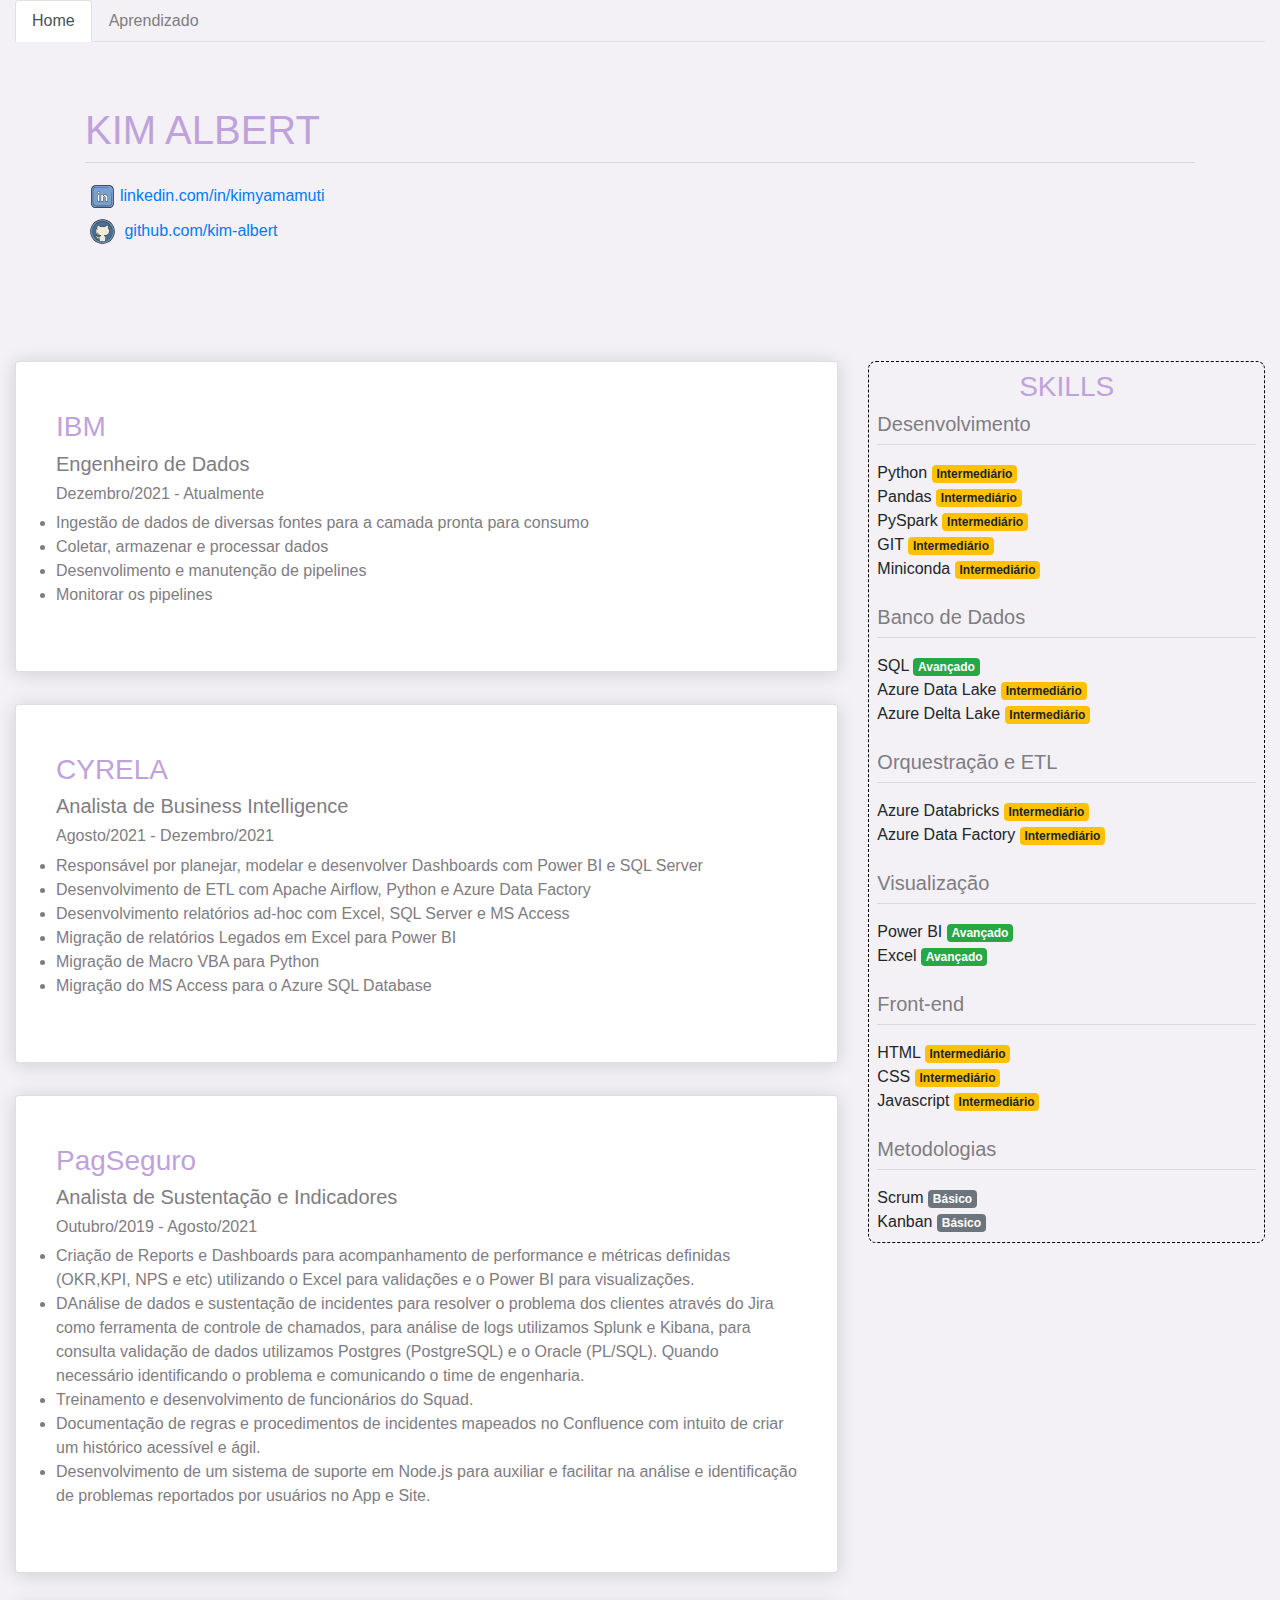
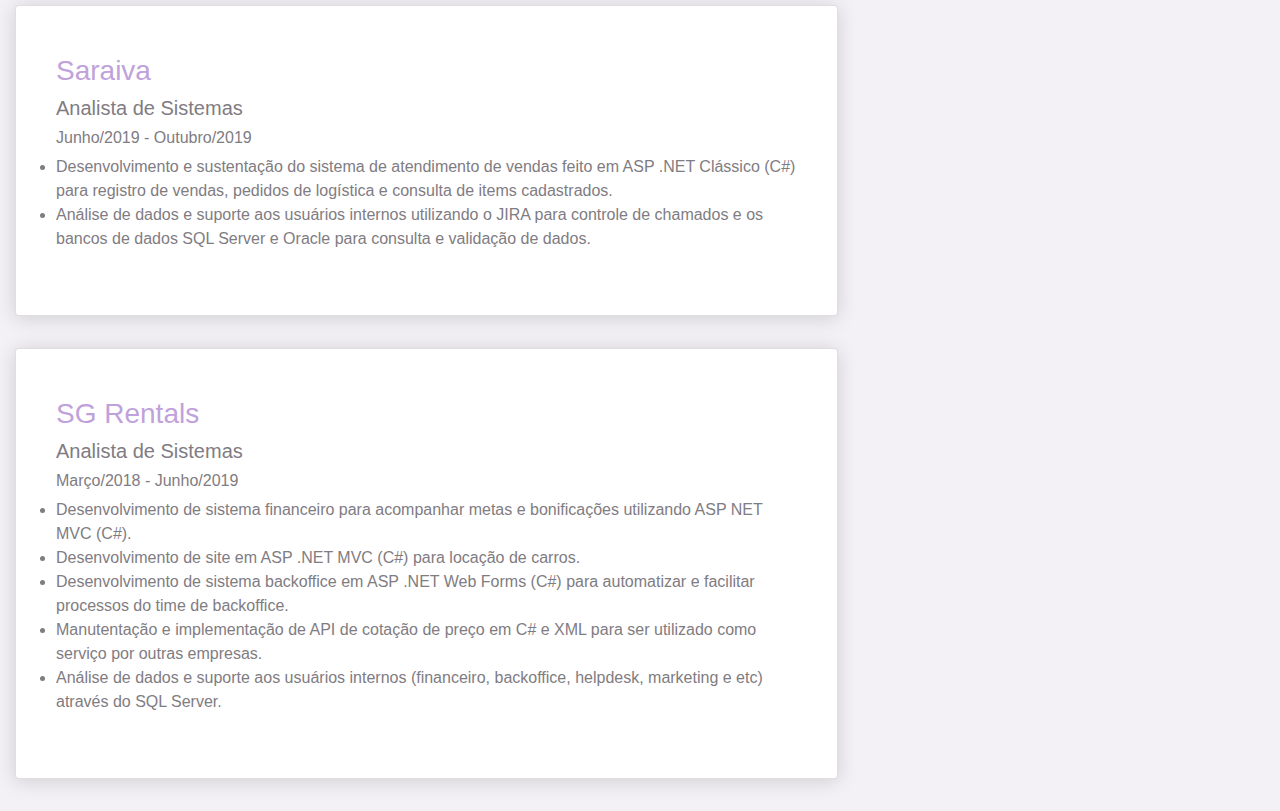
==== index.html @ 17da2738 "adding new courses and removing snippet section" ====
<!DOCTYPE html>
<html>
<head>
<title>Kim Albert - Website</title>
<link rel="stylesheet" href="./scripts/mycss.css">

<meta charset="utf-8">
<meta name="viewport" content="width=device-width, initial-scale=1">
<link rel="stylesheet" href="https://maxcdn.bootstrapcdn.com/bootstrap/4.5.2/css/bootstrap.min.css">
<script src="https://ajax.googleapis.com/ajax/libs/jquery/3.5.1/jquery.min.js"></script>
<script src="https://cdnjs.cloudflare.com/ajax/libs/popper.js/1.16.0/umd/popper.min.js"></script>
<script src="https://maxcdn.bootstrapcdn.com/bootstrap/4.5.2/js/bootstrap.min.js"></script>

</head>
<body style="background-color: #F3F1F5;">
    <div class="container-fluid">
  <ul class="nav nav-tabs">
    <li class="nav-item">
      <a class="nav-link active" href="#">Home</a>
    </li>
    <li class="nav-item">
      <a class="nav-link" href="./courses.html" style="color: #7F7C82;">Aprendizado</a>
    </li>
  </ul>
</div>
<div class="jumbotron jumbotron-fluid" style="background-color: #F3F1F5;">
    <div class="container">
        <h1>KIM ALBERT</h1>
        <hr style="margin-top: 0;">
        <p>
            <img src = "./svg/icons8-linkedin.svg" alt="LinkedIn Icon" style="height: 35px; width: auto;"/><a href="https://www.linkedin.com/in/kimyamamuti/" target="_blank">linkedin.com/in/kimyamamuti</a> 
            <br>
            <img src = "./svg/icons8-github.svg" alt="Github Icon" style="height: 35px; width: auto;"/> <a href="https://github.com/kim-albert" target="_blank">github.com/kim-albert</a> 
        </p>
    </div>
</div>
<container>
    <div class="container-fluid">
        
        <div class="row">
            <div class="col-sm-8">
                <div class="card">
                    <h3>IBM</h3>
                    <h5>Engenheiro de Dados</h5>
                    <h6>Dezembro/2021 - Atualmente</h6>
                    <ul>
                        <li>Ingestão de dados de diversas fontes para a camada pronta para consumo</li>
                        <li>Coletar, armazenar e processar dados</li>
                        <li>Desenvolimento e manutenção de pipelines</li>
                        <li>Monitorar os pipelines</li>
                    </ul>

                </div>

                <div class="card">
                    <h3>CYRELA</h3>
                    <h5>Analista de Business Intelligence</h5>
                    <h6>Agosto/2021 - Dezembro/2021</h6>
                    <ul>
                        <li>Responsável por planejar, modelar e desenvolver Dashboards com Power BI e SQL Server</li>
                        <li>Desenvolvimento de ETL com Apache Airflow, Python e Azure Data Factory</li>
                        <li>Desenvolvimento relatórios ad-hoc com Excel, SQL Server e MS Access</li>
                        <li>Migração de relatórios Legados em Excel para Power BI</li>
                        <li>Migração de Macro VBA para Python</li>
                        <li>Migração do MS Access para o Azure SQL Database</li>
                    </ul>
                </div>

                <div class="card">
                    <h3>PagSeguro</h3>
                    <h5>Analista de Sustentação e Indicadores</h5>
                    <h6>Outubro/2019 - Agosto/2021</h6>
                    <ul>
                        <li>Criação de Reports e Dashboards para acompanhamento de performance e métricas definidas (OKR,KPI, NPS e etc) utilizando o Excel para validações e o Power BI para visualizações.</li>
                        <li>DAnálise de dados e sustentação de incidentes para resolver o problema dos clientes através do Jira como ferramenta de controle de chamados, para análise de logs utilizamos Splunk e Kibana, para consulta validação de dados utilizamos Postgres (PostgreSQL) e o Oracle (PL/SQL). Quando necessário identificando o problema e comunicando o time de engenharia.</li>
                        <li>Treinamento e desenvolvimento de funcionários do Squad.</li>
                        <li>Documentação de regras e procedimentos de incidentes mapeados no Confluence com intuito de criar um histórico acessível e ágil.</li>
                        <li>Desenvolvimento de um sistema de suporte em Node.js para auxiliar e facilitar na análise e identificação de problemas reportados por usuários no App e Site.</li>
                    </ul>
                </div>

                <div class="card">
                    <h3>Saraiva</h3>
                    <h5>Analista de Sistemas</h5>
                    <h6>Junho/2019 - Outubro/2019</h6>
                    <ul>
                        <li>Desenvolvimento e sustentação do sistema de atendimento de vendas feito em ASP .NET Clássico (C#) para registro de vendas, pedidos de logística e consulta de items cadastrados.</li>
                        <li>Análise de dados e suporte aos usuários internos utilizando o JIRA para controle de chamados e os bancos de dados SQL Server e Oracle para consulta e validação de dados.</li>
                    </ul>
                </div>

                <div class="card">
                    <h3>SG Rentals</h3>
                    <h5>Analista de Sistemas</h5>
                    <h6>Março/2018 - Junho/2019</h6>
                    <ul>
                        <li>Desenvolvimento de sistema financeiro para acompanhar metas e bonificações utilizando ASP NET MVC (C#).</li>
                        <li>Desenvolvimento de site em ASP .NET MVC (C#) para locação de carros.</li>
                        <li>Desenvolvimento de sistema backoffice em ASP .NET Web Forms (C#) para automatizar e facilitar processos do time de backoffice.</li>
                        <li>Manutentação e implementação de API de cotação de preço em C# e XML para ser utilizado como serviço por outras empresas.</li>
                        <li>Análise de dados e suporte aos usuários internos (financeiro, backoffice, helpdesk, marketing e etc) através do SQL Server.</li>
                    </ul>
                </div>
            </div>

            <div class="col-sm-4">
                
                <div style="text-align: left; border: 1px dashed black; border-radius: 8px; padding: 8px;">
                    <h3 style="text-align: center;">SKILLS</h3>
                    <h5>Desenvolvimento</h5>
                    <hr style="margin-top: 0;">
                    Python <span class="badge badge-warning">Intermediário</span>
                    <br>
                    Pandas <span class="badge badge-warning">Intermediário</span>
                    <br>
                    PySpark <span class="badge badge-warning">Intermediário</span>
                    <br>
                    GIT <span class="badge badge-warning">Intermediário</span>
                    <br>
                    Miniconda <span class="badge badge-warning">Intermediário</span>
                    <br><br>

                    <h5>Banco de Dados</h5>
                    <hr style="margin-top: 0;">
                    SQL <span class="badge badge-success">Avançado</span>
                    <br>
                    Azure Data Lake <span class="badge badge-warning">Intermediário</span>
                    <br>
                    Azure Delta Lake <span class="badge badge-warning">Intermediário</span>
                    <br><br>

                    <h5>Orquestração e ETL</h5>
                    <hr style="margin-top: 0;">
                    Azure Databricks <span class="badge badge-warning">Intermediário</span>
                    <br>
                    Azure Data Factory <span class="badge badge-warning">Intermediário</span>
                    <br><br>

                    <h5>Visualização</h5>
                    <hr style="margin-top: 0;">
                    Power BI <span class="badge badge-success">Avançado</span>
                    <br>
                    Excel <span class="badge badge-success">Avançado</span>
                    <br><br>

                    <h5>Front-end</h5>
                    <hr style="margin-top: 0;">
                    HTML <span class="badge badge-warning">Intermediário</span>
                    <br>
                    CSS <span class="badge badge-warning">Intermediário</span>
                    <br>
                    Javascript <span class="badge badge-warning">Intermediário</span>
                    <br><br>

                    <h5>Metodologias</h5>
                    <hr style="margin-top: 0;">
                    Scrum <span class="badge badge-secondary">Básico</span>
                    <br>
                    Kanban <span class="badge badge-secondary">Básico</span>
                </div>
            </div>
        </div>
    </div>
</container>
</body>
</html>
---- scripts/mycss.css ----
* {
    margin: 0px;
    padding: 0px;
}

p, ul, li{
    color: #7F7C82;
}

span{
    color: #BFA2DB;
}

h1,h3{
    color: #BFA2DB;
}

h5,h6{
    color: #7F7C82;
}

strong{
    color: #BFA2DB;
}

.card {
    background: rgb(255, 255, 255);
    padding: 3rem 2.5rem;
    margin-bottom: 2rem;
    box-shadow: rgb(0 0 0 / 15%) 0px 2px 20px;
    border-radius: 10px;
}

.card-width {
    width: 100%;
    padding: 0;
}
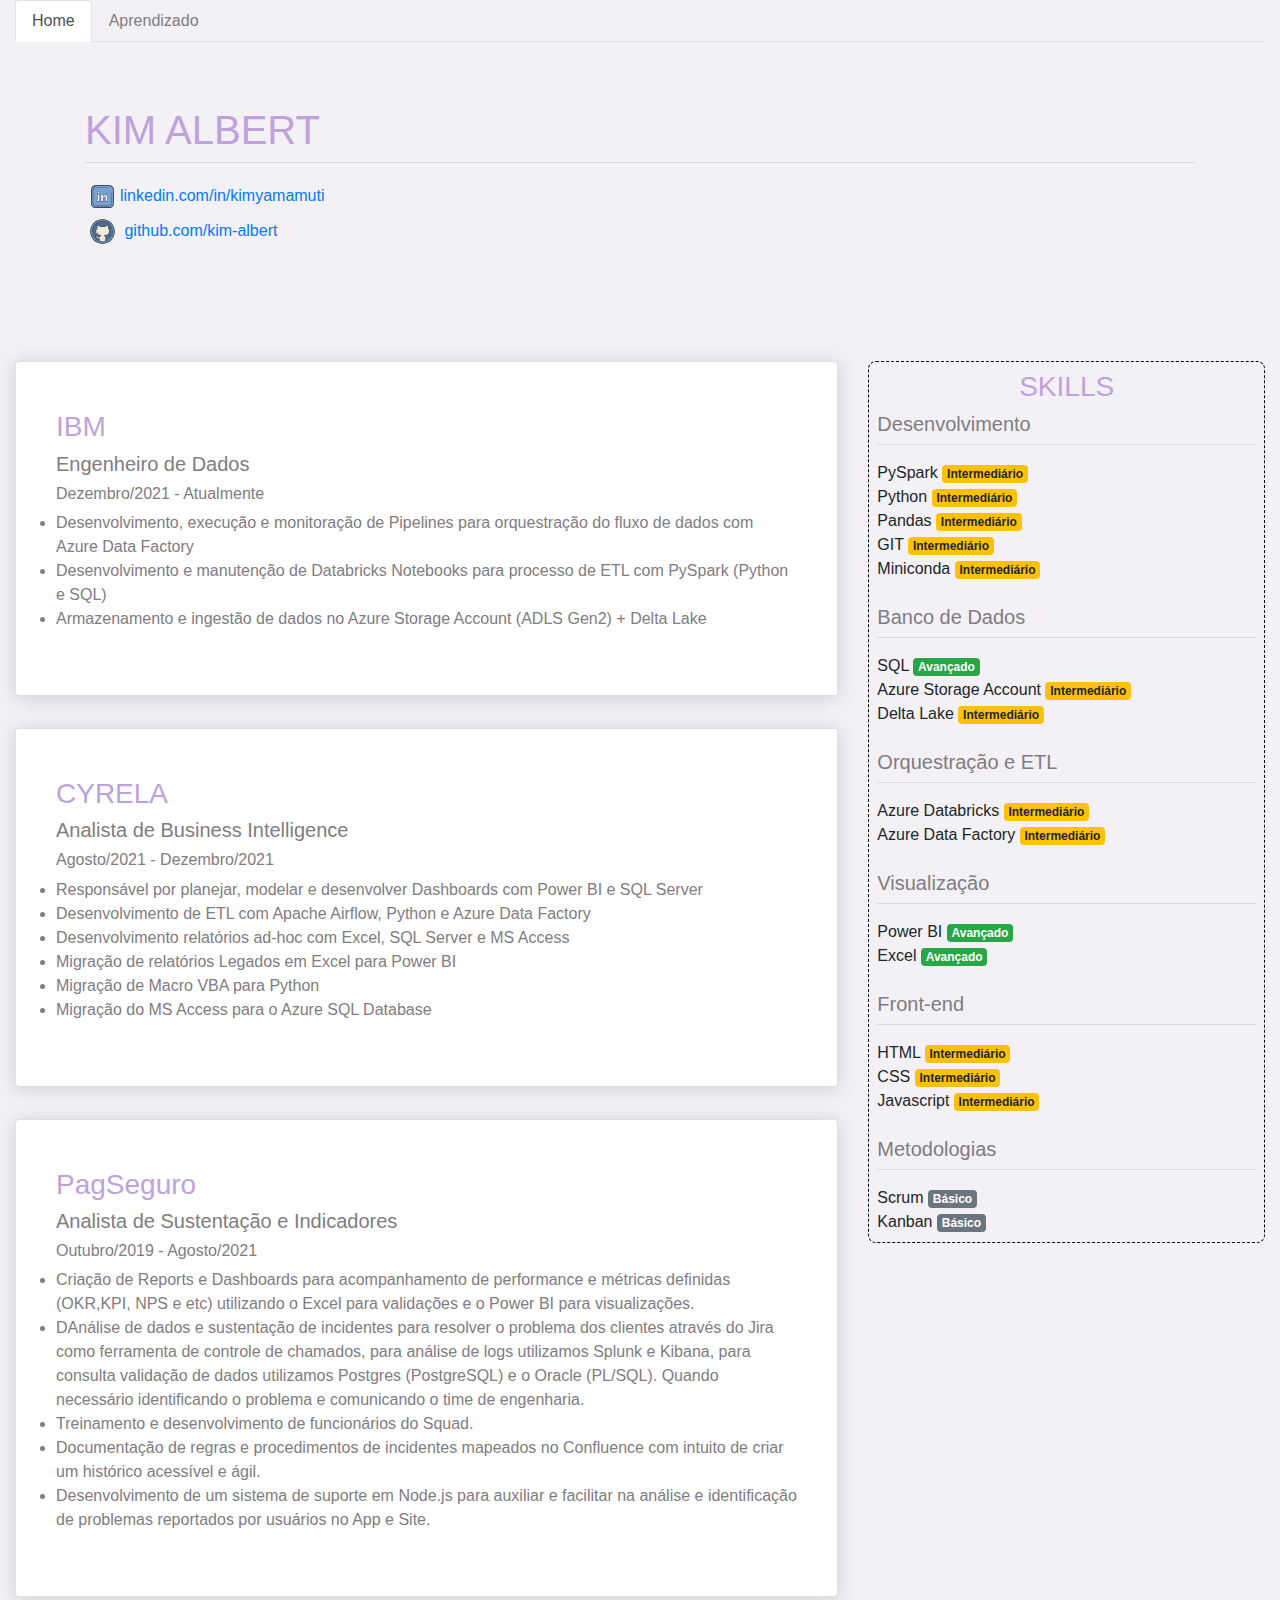
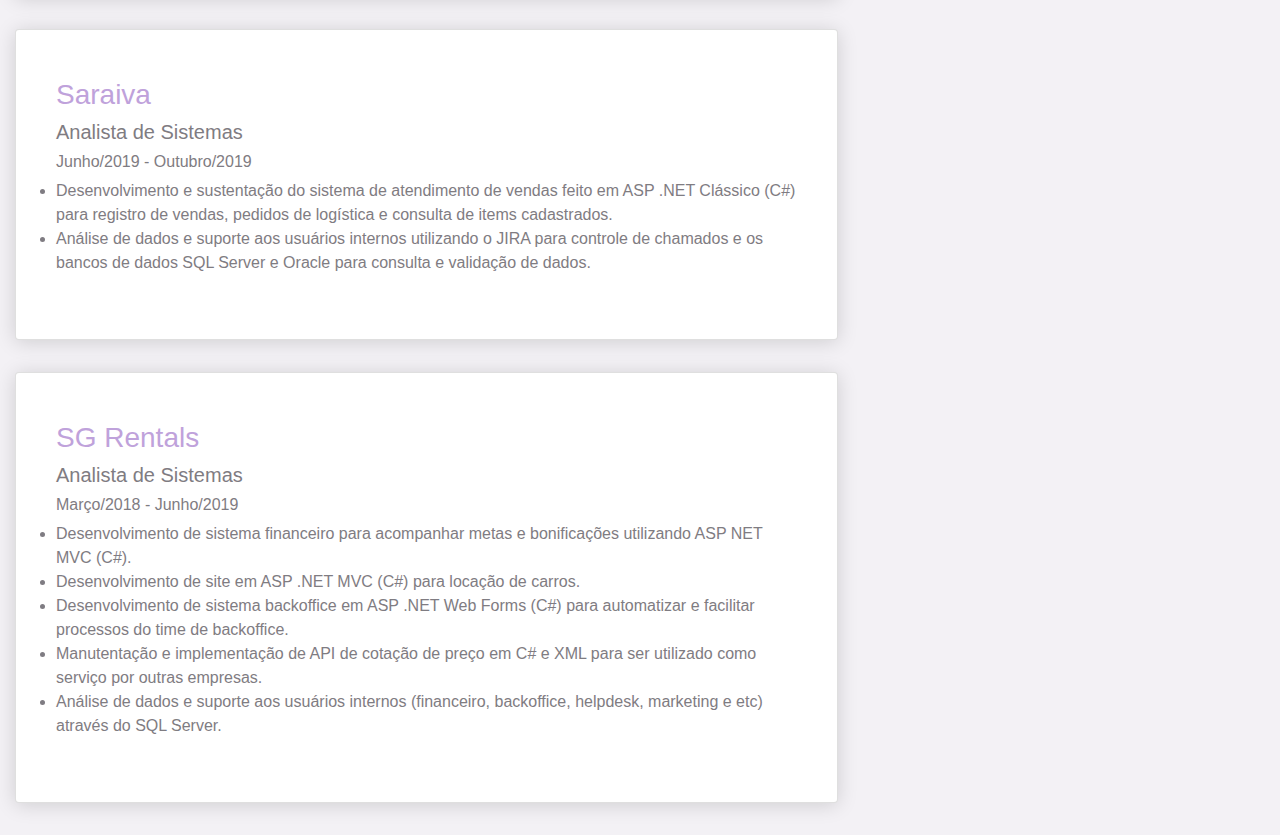
==== commit 39550d7f: "update ibm card" ====
--- a/index.html
+++ b/index.html
@@ -44,10 +44,9 @@
                     <h5>Engenheiro de Dados</h5>
                     <h6>Dezembro/2021 - Atualmente</h6>
                     <ul>
-                        <li>Ingestão de dados de diversas fontes para a camada pronta para consumo</li>
-                        <li>Coletar, armazenar e processar dados</li>
-                        <li>Desenvolimento e manutenção de pipelines</li>
-                        <li>Monitorar os pipelines</li>
+                        <li>Desenvolvimento, execução e monitoração de Pipelines para orquestração do fluxo de dados com Azure Data Factory</li>
+                        <li>Desenvolvimento e manutenção de Databricks Notebooks para processo de ETL com PySpark (Python e SQL)</li>
+                        <li>Armazenamento e ingestão de dados no Azure Storage Account (ADLS Gen2) + Delta Lake</li>
                     </ul>
 
                 </div>
@@ -109,11 +108,11 @@
                     <h3 style="text-align: center;">SKILLS</h3>
                     <h5>Desenvolvimento</h5>
                     <hr style="margin-top: 0;">
+                    PySpark <span class="badge badge-warning">Intermediário</span>
+                    <br>
                     Python <span class="badge badge-warning">Intermediário</span>
                     <br>
                     Pandas <span class="badge badge-warning">Intermediário</span>
-                    <br>
-                    PySpark <span class="badge badge-warning">Intermediário</span>
                     <br>
                     GIT <span class="badge badge-warning">Intermediário</span>
                     <br>
@@ -124,9 +123,9 @@
                     <hr style="margin-top: 0;">
                     SQL <span class="badge badge-success">Avançado</span>
                     <br>
-                    Azure Data Lake <span class="badge badge-warning">Intermediário</span>
+                    Azure Storage Account <span class="badge badge-warning">Intermediário</span>
                     <br>
-                    Azure Delta Lake <span class="badge badge-warning">Intermediário</span>
+                    Delta Lake <span class="badge badge-warning">Intermediário</span>
                     <br><br>
 
                     <h5>Orquestração e ETL</h5>
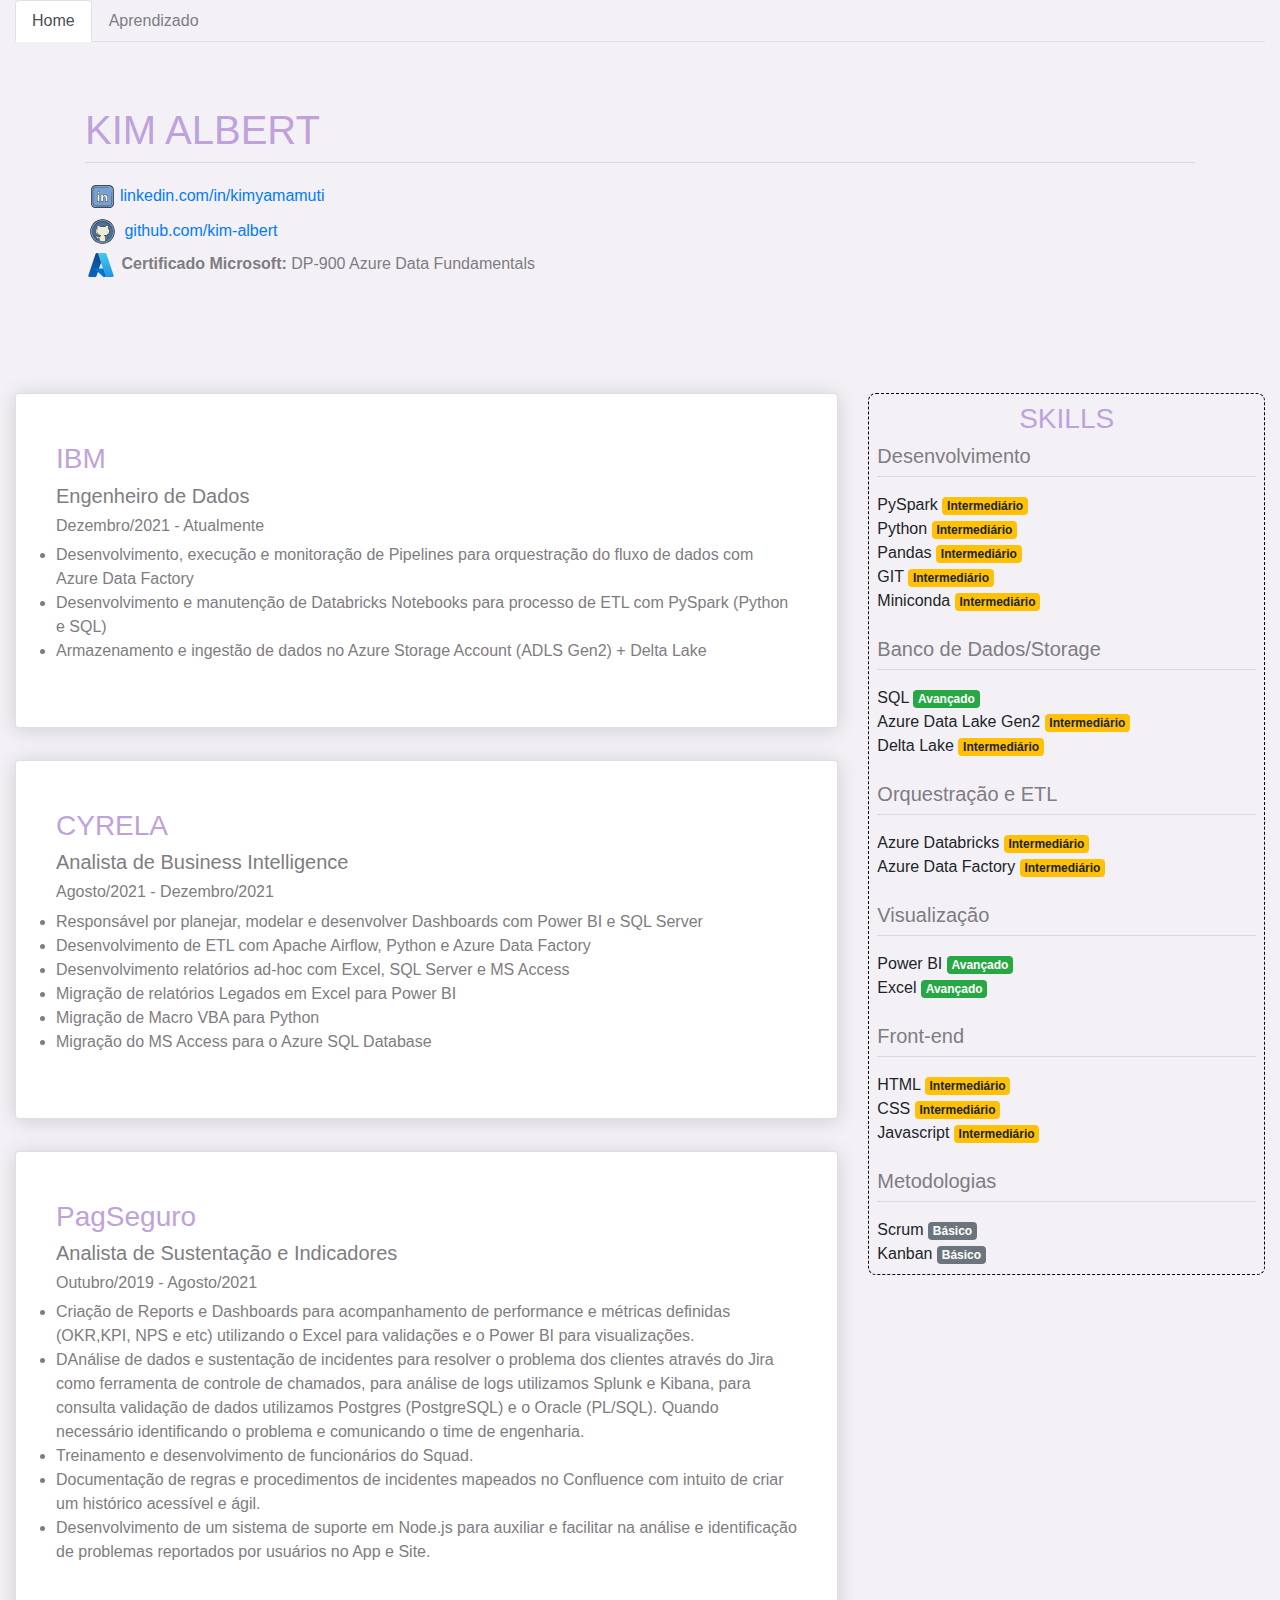
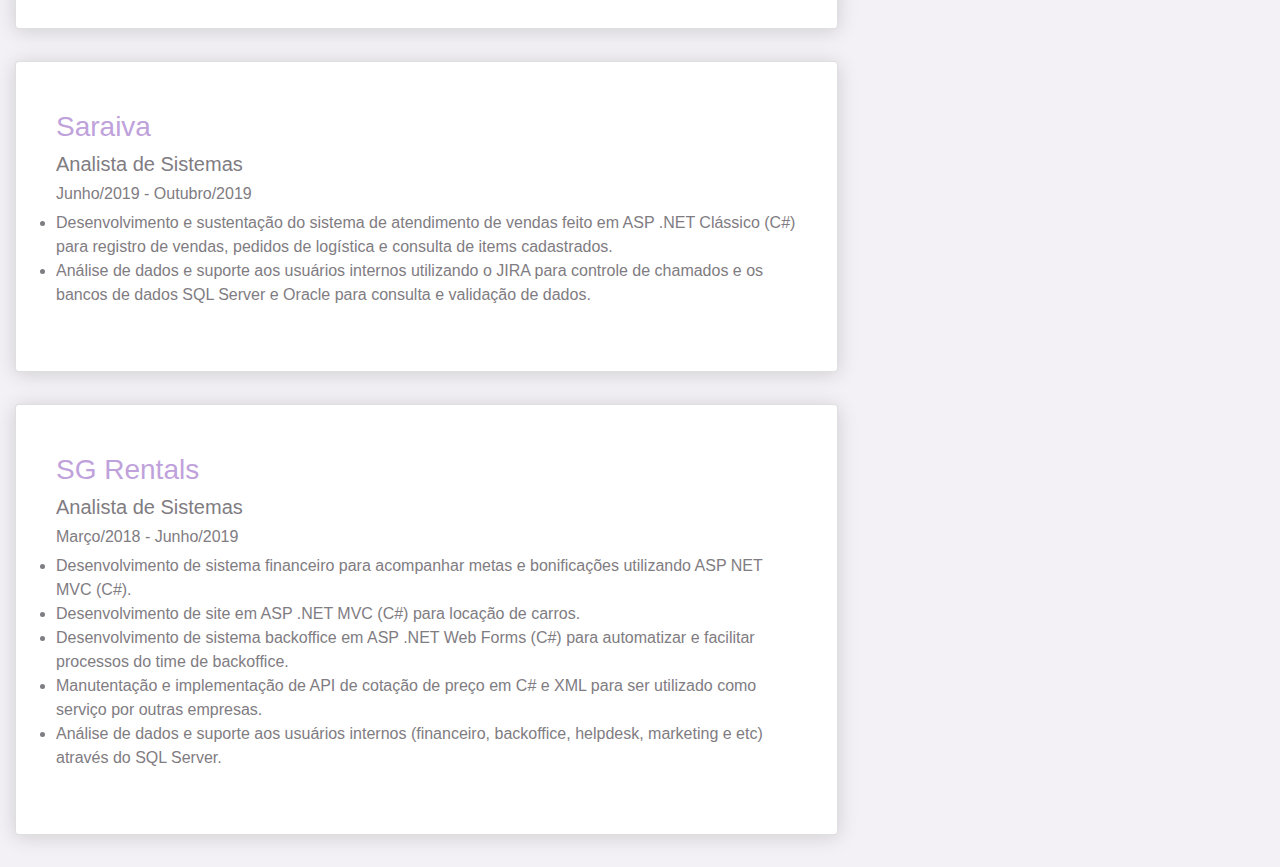
==== commit d31d2aaa: "add microsoft certified and update oreilly course" ====
--- a/index.html
+++ b/index.html
@@ -31,6 +31,8 @@
             <img src = "./svg/icons8-linkedin.svg" alt="LinkedIn Icon" style="height: 35px; width: auto;"/><a href="https://www.linkedin.com/in/kimyamamuti/" target="_blank">linkedin.com/in/kimyamamuti</a> 
             <br>
             <img src = "./svg/icons8-github.svg" alt="Github Icon" style="height: 35px; width: auto;"/> <a href="https://github.com/kim-albert" target="_blank">github.com/kim-albert</a> 
+            <br>
+            <img src = "./svg/icons8-azure.svg" alt="Azure Icon" style="height: 32px; width: auto;"/> <b>Certificado Microsoft:</b> DP-900 Azure Data Fundamentals
         </p>
     </div>
 </div>
@@ -119,11 +121,11 @@
                     Miniconda <span class="badge badge-warning">Intermediário</span>
                     <br><br>
 
-                    <h5>Banco de Dados</h5>
+                    <h5>Banco de Dados/Storage</h5>
                     <hr style="margin-top: 0;">
                     SQL <span class="badge badge-success">Avançado</span>
                     <br>
-                    Azure Storage Account <span class="badge badge-warning">Intermediário</span>
+                    Azure Data Lake Gen2 <span class="badge badge-warning">Intermediário</span>
                     <br>
                     Delta Lake <span class="badge badge-warning">Intermediário</span>
                     <br><br>
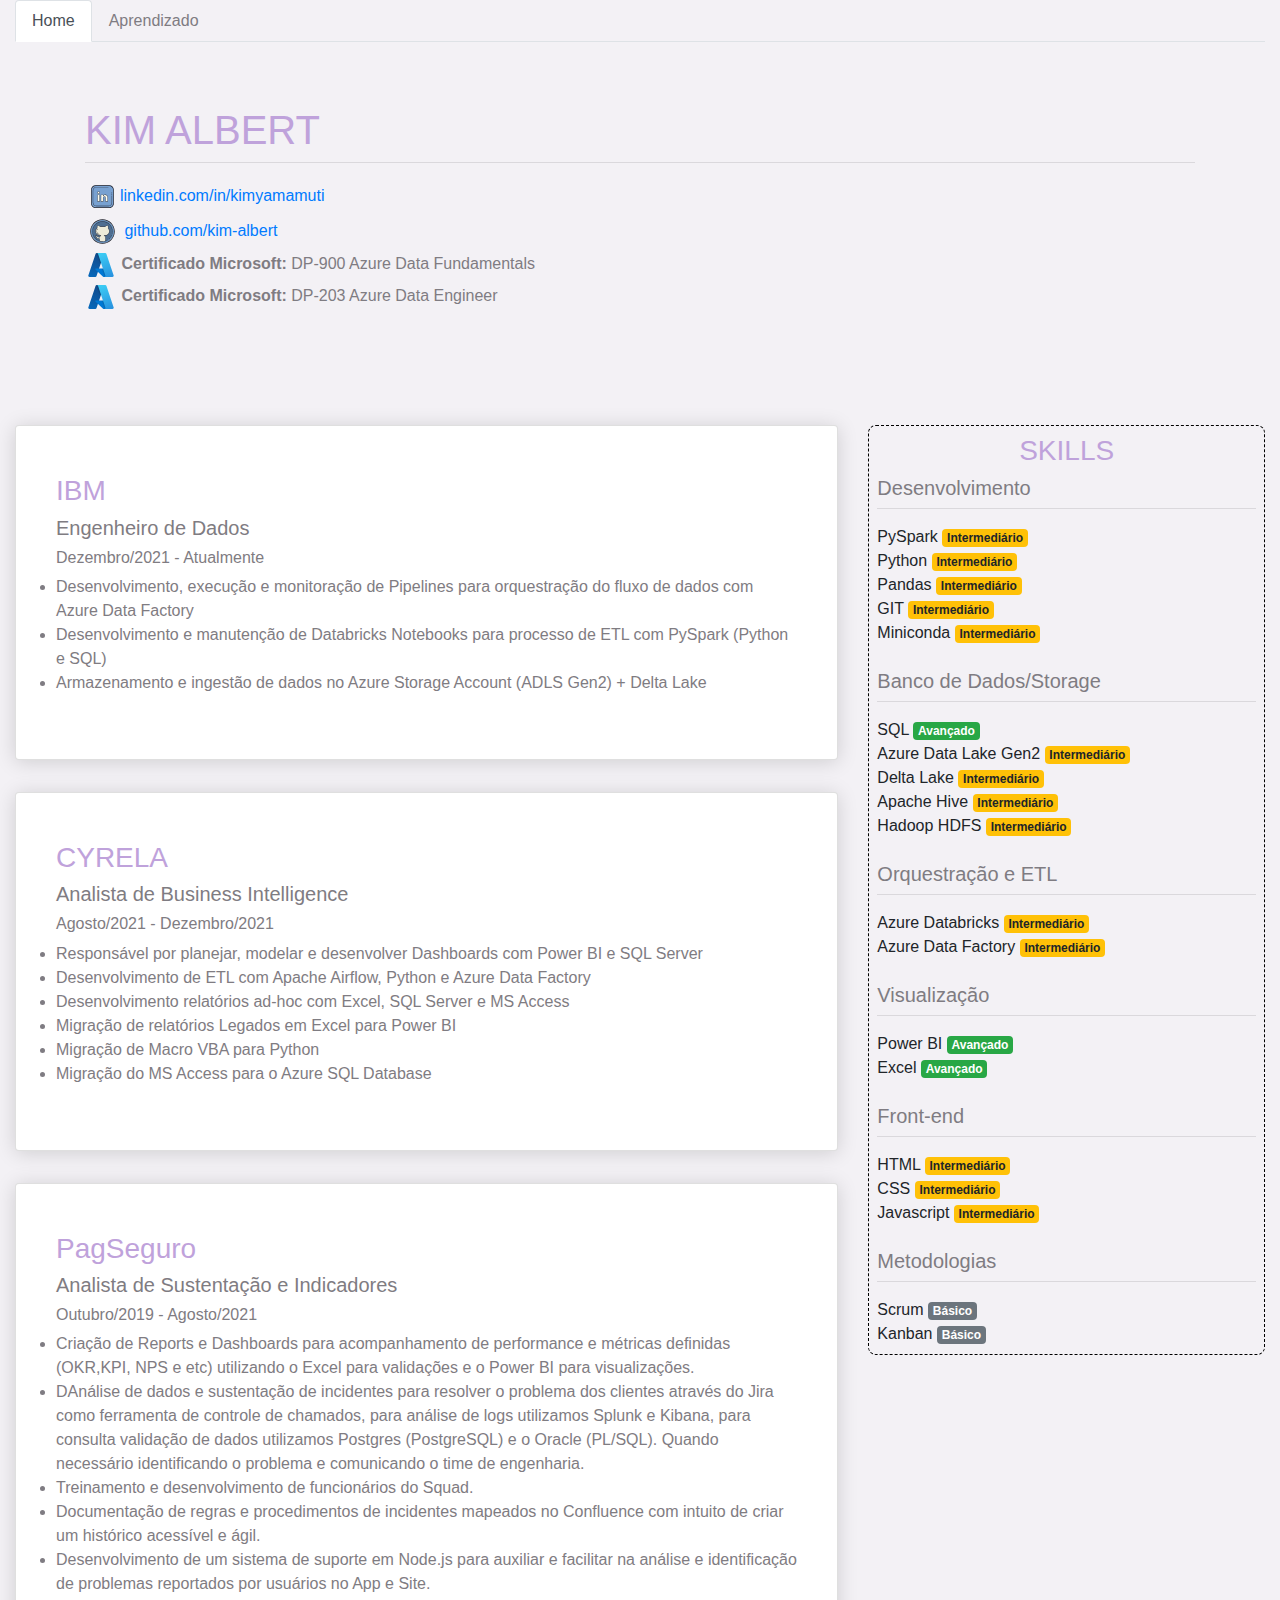
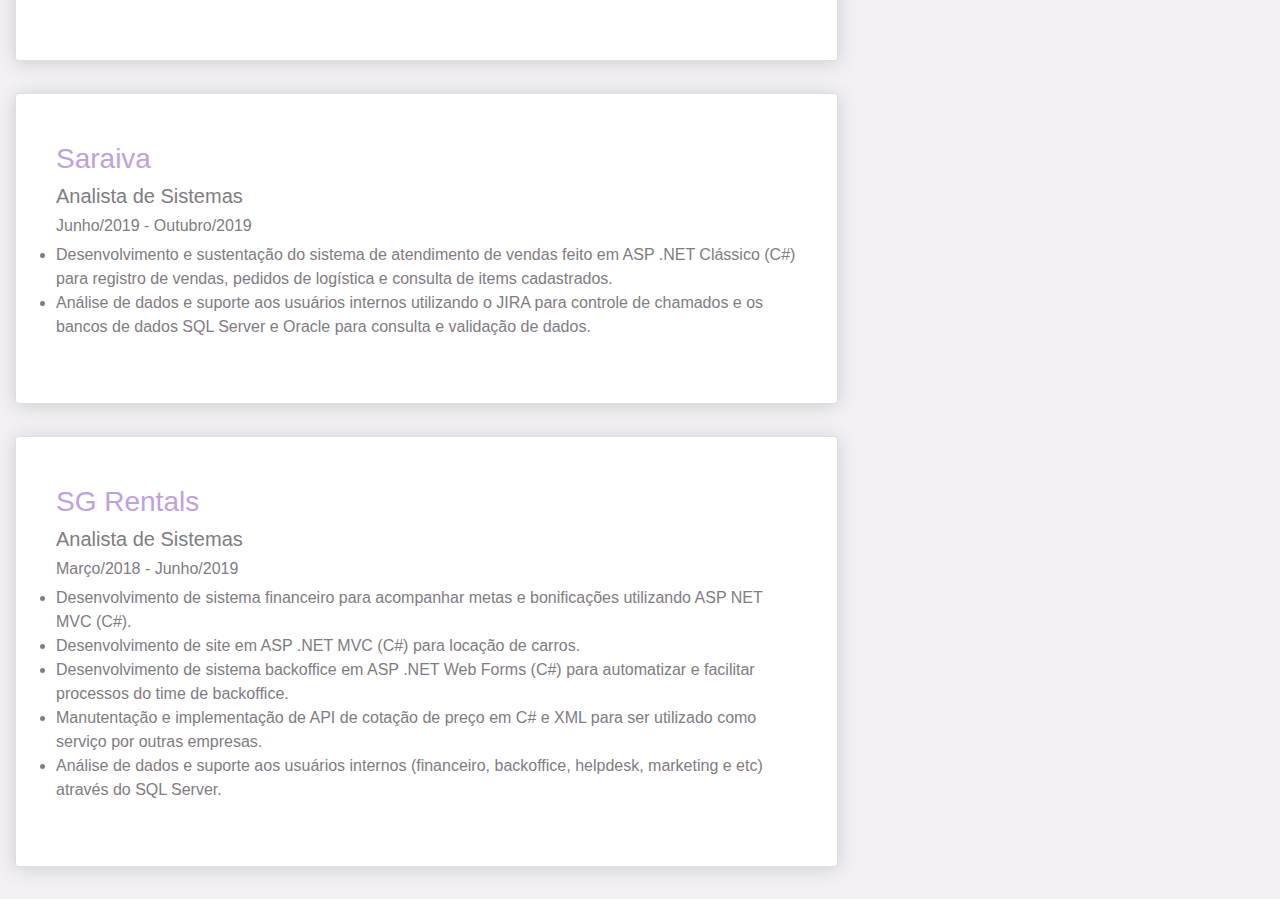
==== commit b17a1be2: "add dp-203 certificate" ====
--- a/index.html
+++ b/index.html
@@ -33,6 +33,8 @@
             <img src = "./svg/icons8-github.svg" alt="Github Icon" style="height: 35px; width: auto;"/> <a href="https://github.com/kim-albert" target="_blank">github.com/kim-albert</a> 
             <br>
             <img src = "./svg/icons8-azure.svg" alt="Azure Icon" style="height: 32px; width: auto;"/> <b>Certificado Microsoft:</b> DP-900 Azure Data Fundamentals
+            <br>
+            <img src = "./svg/icons8-azure.svg" alt="Azure Icon" style="height: 32px; width: auto;"/> <b>Certificado Microsoft:</b> DP-203 Azure Data Engineer
         </p>
     </div>
 </div>
@@ -128,6 +130,10 @@
                     Azure Data Lake Gen2 <span class="badge badge-warning">Intermediário</span>
                     <br>
                     Delta Lake <span class="badge badge-warning">Intermediário</span>
+                    <br>
+                    Apache Hive <span class="badge badge-warning">Intermediário</span>
+                    <br>
+                    Hadoop HDFS <span class="badge badge-warning">Intermediário</span>
                     <br><br>
 
                     <h5>Orquestração e ETL</h5>
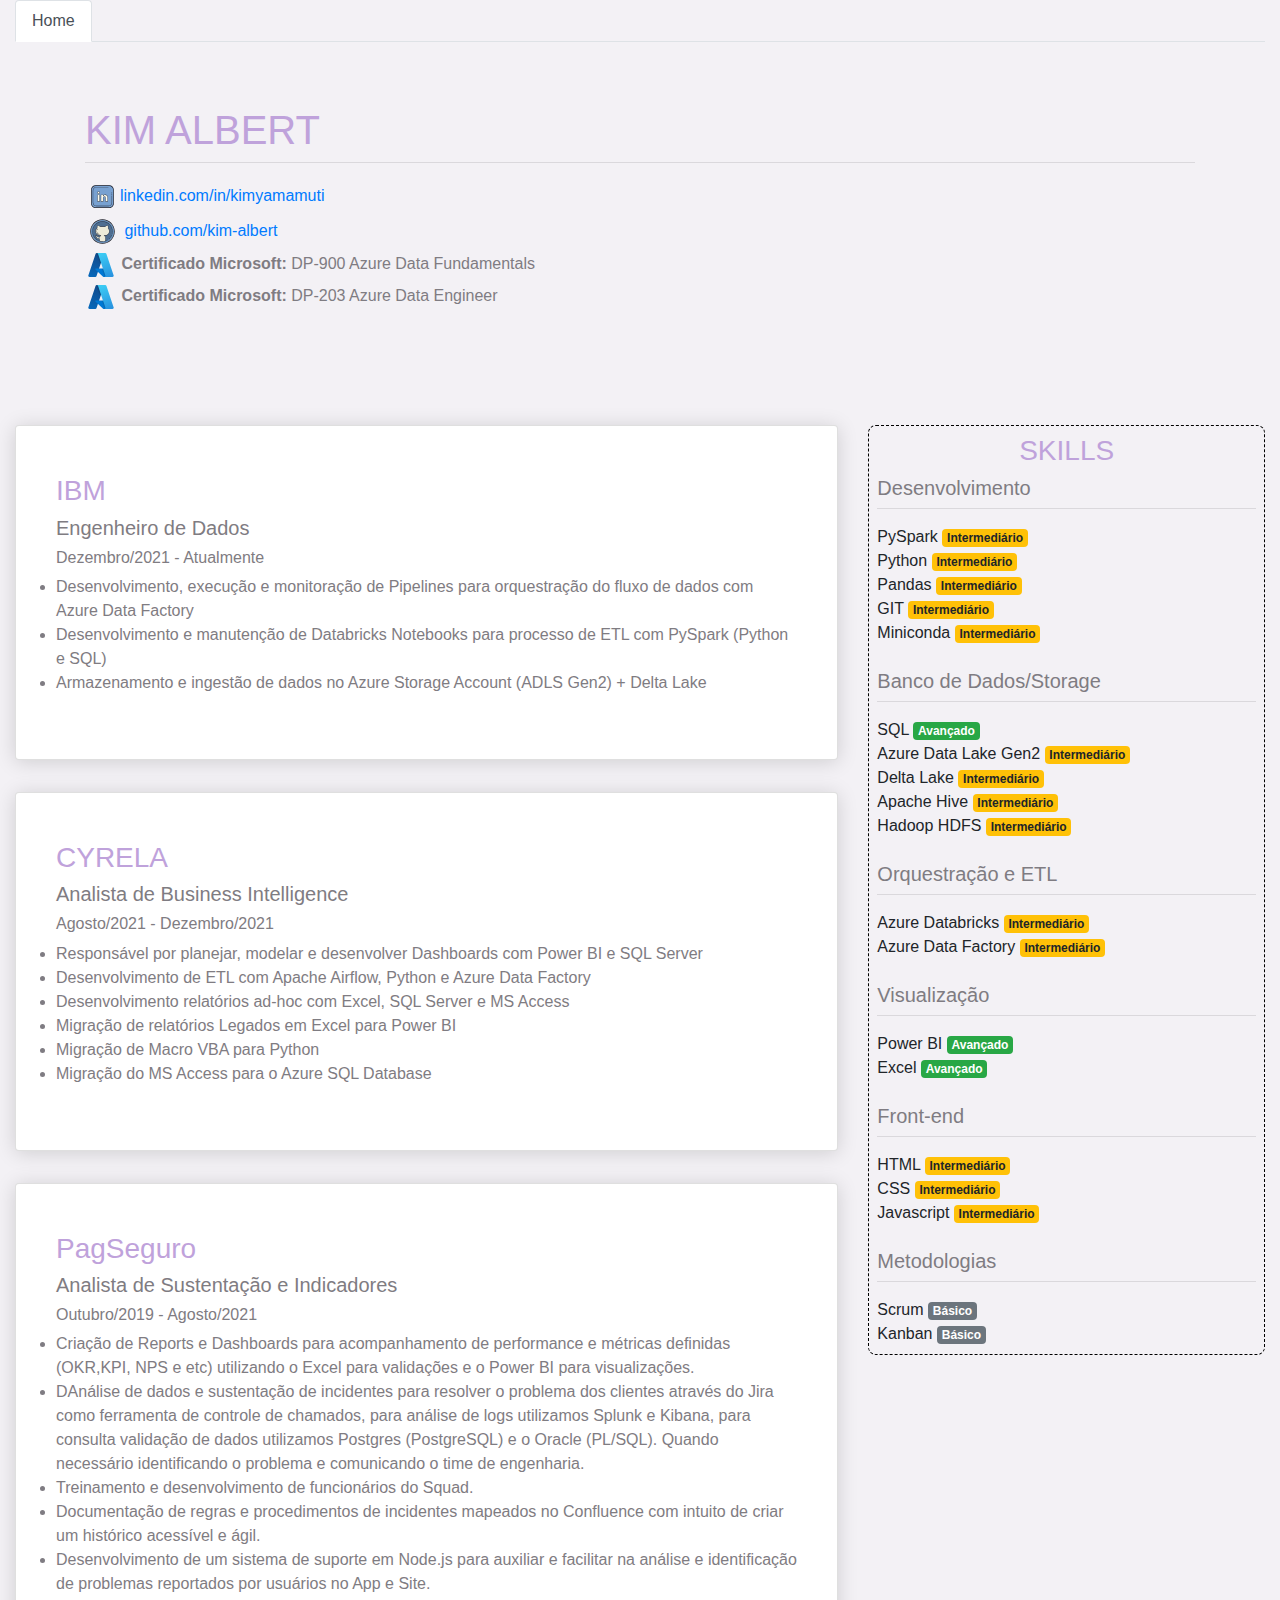
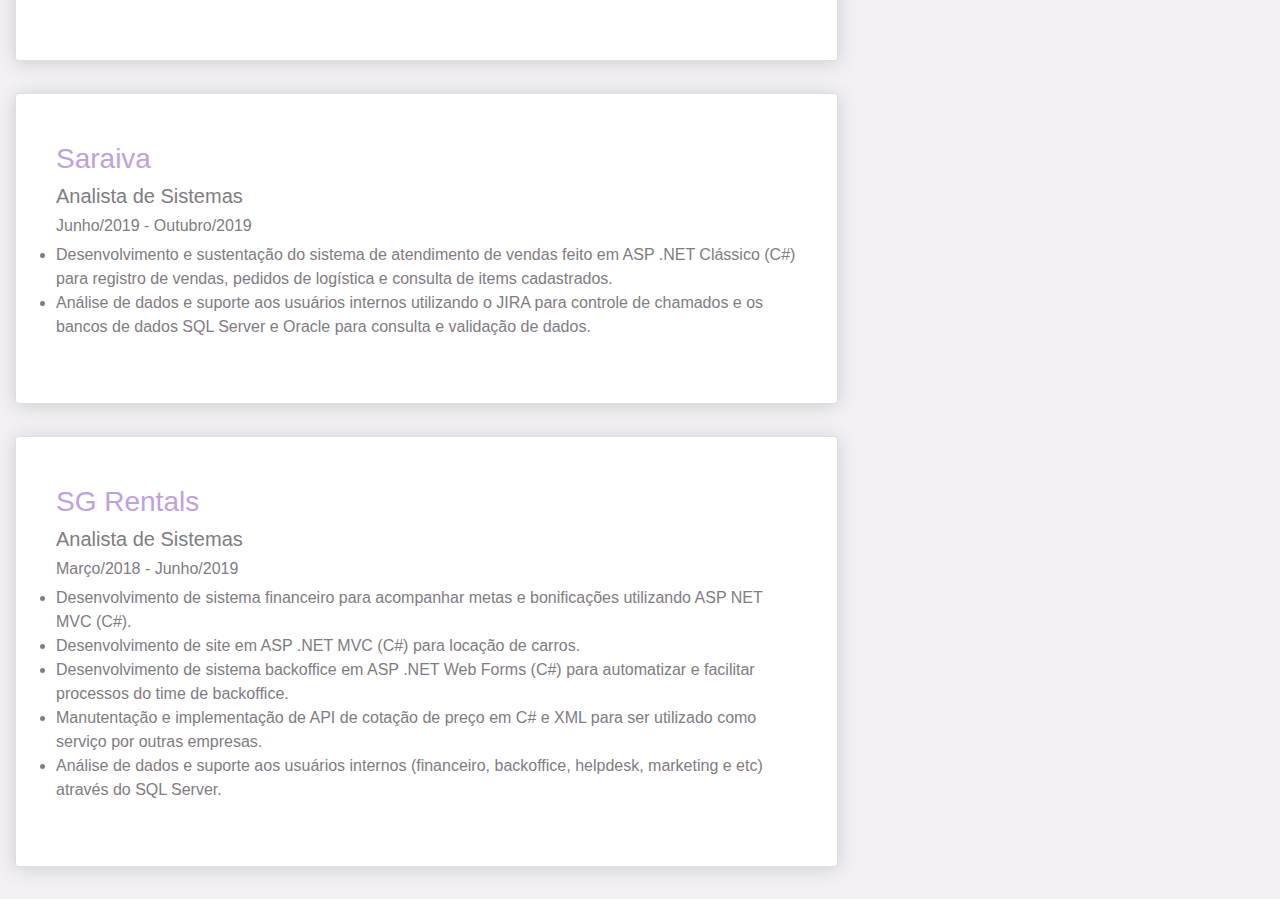
==== commit b90a3580: "remove course.html" ====
--- a/index.html
+++ b/index.html
@@ -17,9 +17,6 @@
   <ul class="nav nav-tabs">
     <li class="nav-item">
       <a class="nav-link active" href="#">Home</a>
-    </li>
-    <li class="nav-item">
-      <a class="nav-link" href="./courses.html" style="color: #7F7C82;">Aprendizado</a>
     </li>
   </ul>
 </div>
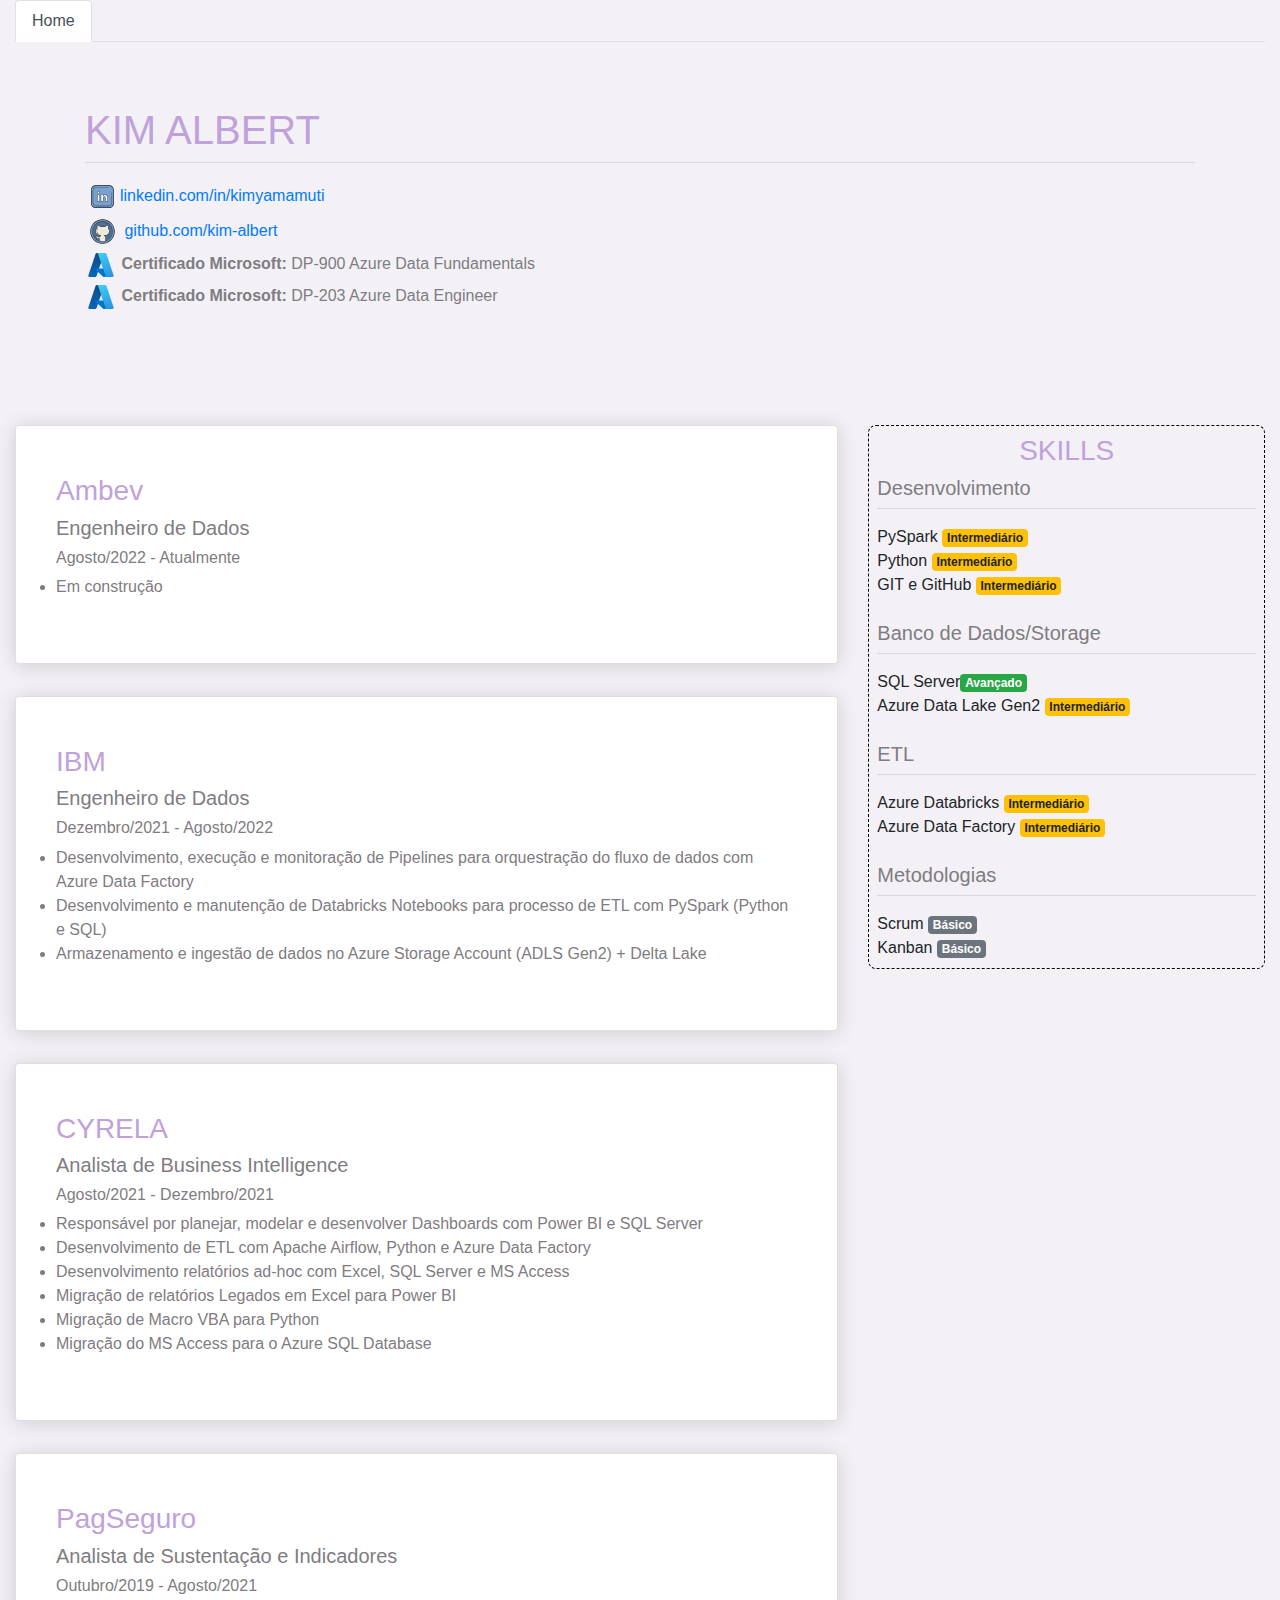
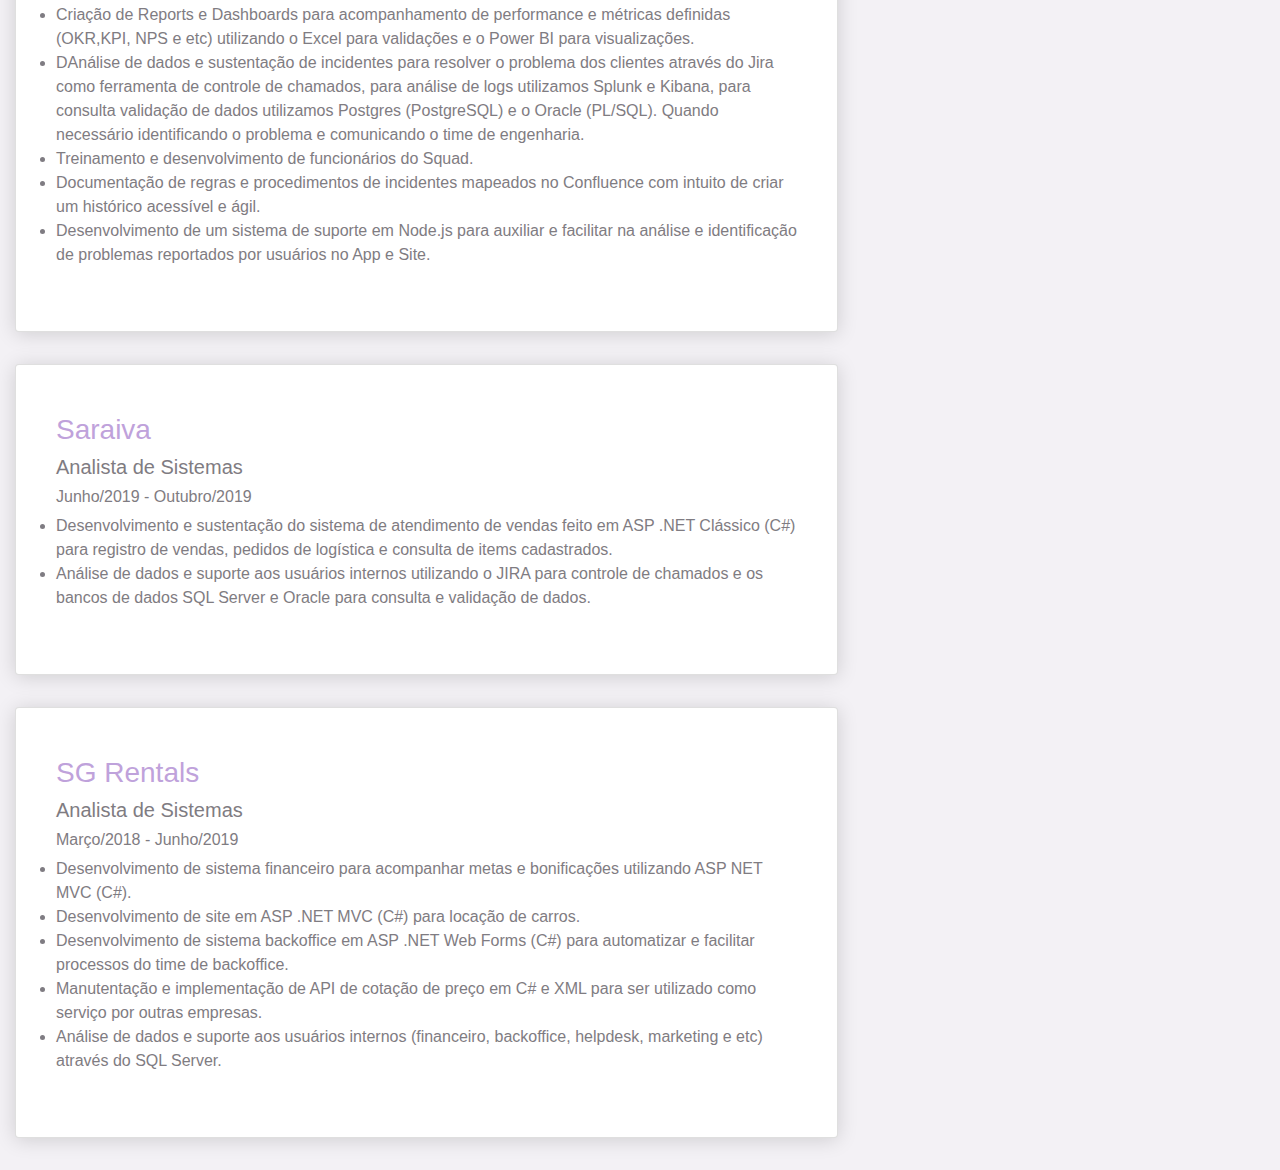
==== commit 67edc382: "atualizacao do curriculo" ====
--- a/index.html
+++ b/index.html
@@ -41,9 +41,19 @@
         <div class="row">
             <div class="col-sm-8">
                 <div class="card">
+                    <h3>Ambev</h3>
+                    <h5>Engenheiro de Dados</h5>
+                    <h6>Agosto/2022 - Atualmente</h6>
+                    <ul>
+                        <li>Em construção</li>
+                    </ul>
+
+                </div>
+
+                <div class="card">
                     <h3>IBM</h3>
                     <h5>Engenheiro de Dados</h5>
-                    <h6>Dezembro/2021 - Atualmente</h6>
+                    <h6>Dezembro/2021 - Agosto/2022</h6>
                     <ul>
                         <li>Desenvolvimento, execução e monitoração de Pipelines para orquestração do fluxo de dados com Azure Data Factory</li>
                         <li>Desenvolvimento e manutenção de Databricks Notebooks para processo de ETL com PySpark (Python e SQL)</li>
@@ -113,47 +123,21 @@
                     <br>
                     Python <span class="badge badge-warning">Intermediário</span>
                     <br>
-                    Pandas <span class="badge badge-warning">Intermediário</span>
-                    <br>
-                    GIT <span class="badge badge-warning">Intermediário</span>
-                    <br>
-                    Miniconda <span class="badge badge-warning">Intermediário</span>
+                    GIT e GitHub <span class="badge badge-warning">Intermediário</span>
                     <br><br>
 
                     <h5>Banco de Dados/Storage</h5>
                     <hr style="margin-top: 0;">
-                    SQL <span class="badge badge-success">Avançado</span>
+                    SQL Server<span class="badge badge-success">Avançado</span>
                     <br>
                     Azure Data Lake Gen2 <span class="badge badge-warning">Intermediário</span>
-                    <br>
-                    Delta Lake <span class="badge badge-warning">Intermediário</span>
-                    <br>
-                    Apache Hive <span class="badge badge-warning">Intermediário</span>
-                    <br>
-                    Hadoop HDFS <span class="badge badge-warning">Intermediário</span>
                     <br><br>
 
-                    <h5>Orquestração e ETL</h5>
+                    <h5>ETL</h5>
                     <hr style="margin-top: 0;">
                     Azure Databricks <span class="badge badge-warning">Intermediário</span>
                     <br>
                     Azure Data Factory <span class="badge badge-warning">Intermediário</span>
-                    <br><br>
-
-                    <h5>Visualização</h5>
-                    <hr style="margin-top: 0;">
-                    Power BI <span class="badge badge-success">Avançado</span>
-                    <br>
-                    Excel <span class="badge badge-success">Avançado</span>
-                    <br><br>
-
-                    <h5>Front-end</h5>
-                    <hr style="margin-top: 0;">
-                    HTML <span class="badge badge-warning">Intermediário</span>
-                    <br>
-                    CSS <span class="badge badge-warning">Intermediário</span>
-                    <br>
-                    Javascript <span class="badge badge-warning">Intermediário</span>
                     <br><br>
 
                     <h5>Metodologias</h5>
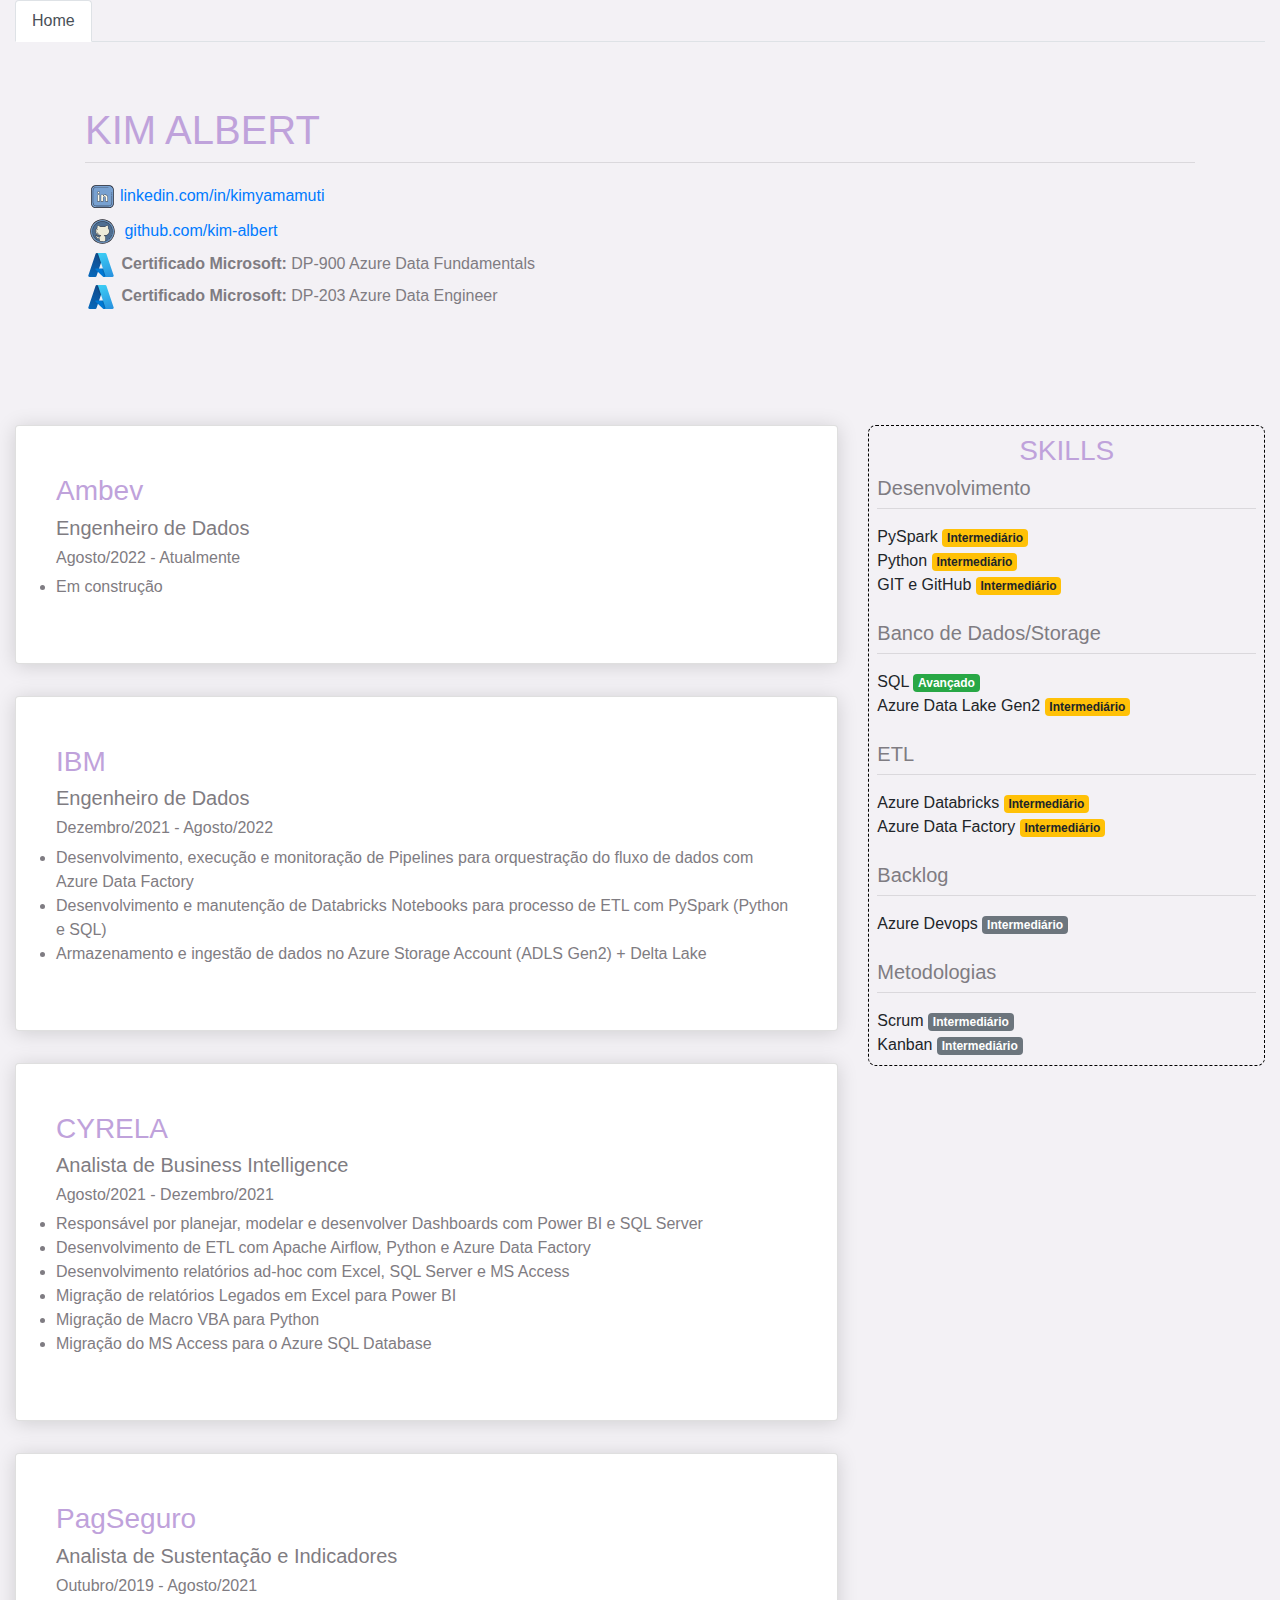
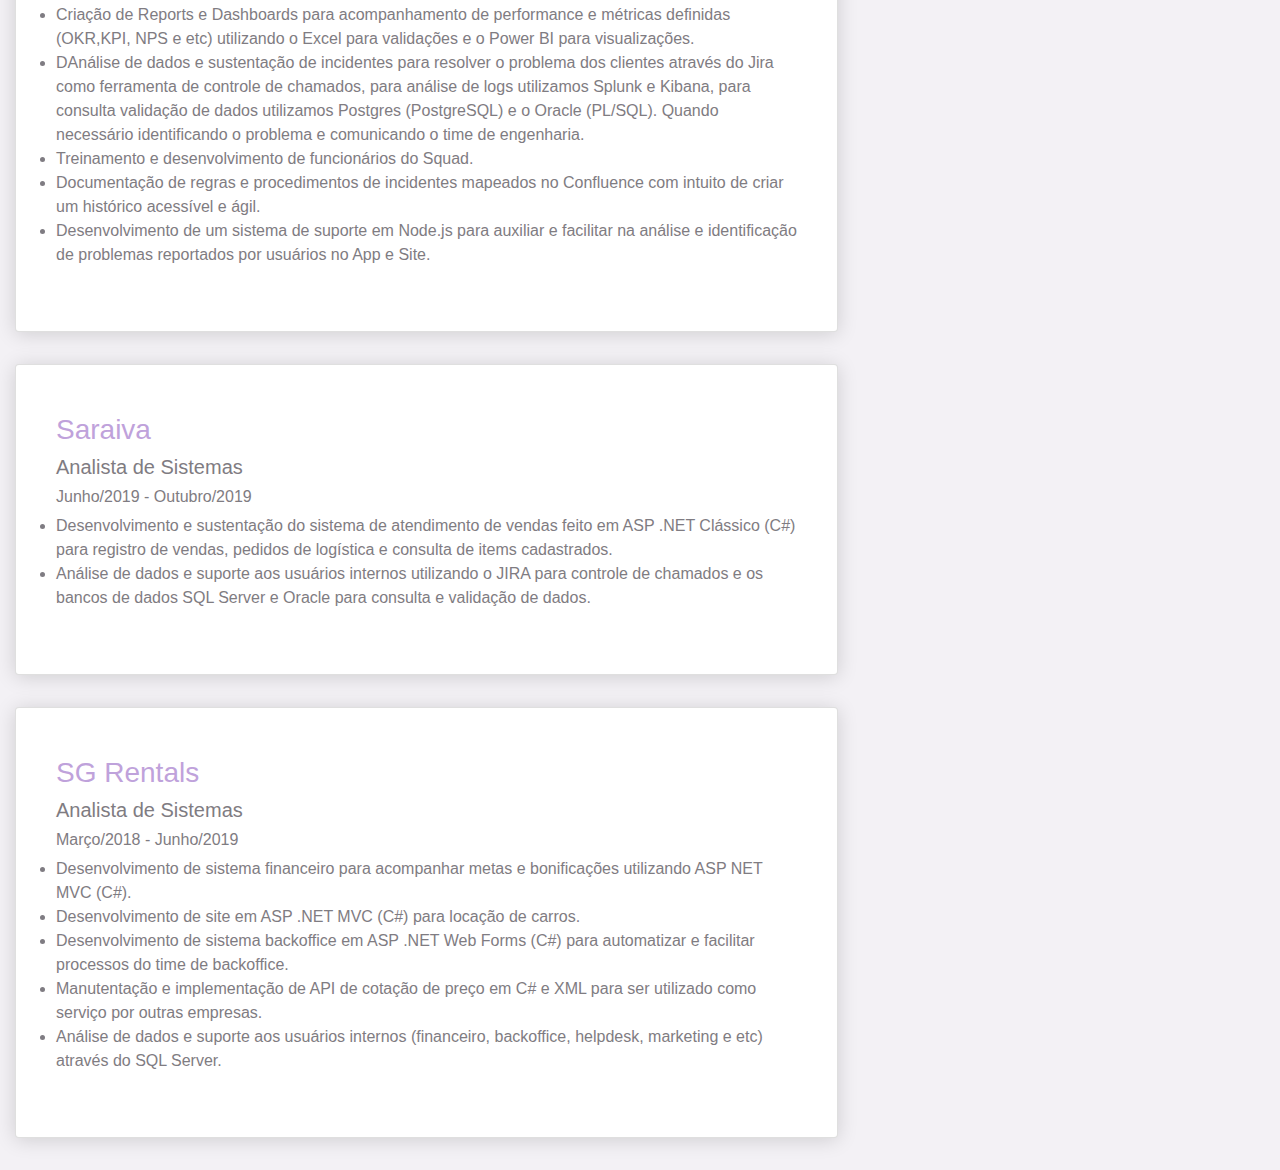
==== commit e081f5a0: "atualizacao das skills" ====
--- a/index.html
+++ b/index.html
@@ -128,7 +128,7 @@
 
                     <h5>Banco de Dados/Storage</h5>
                     <hr style="margin-top: 0;">
-                    SQL Server<span class="badge badge-success">Avançado</span>
+                    SQL <span class="badge badge-success">Avançado</span>
                     <br>
                     Azure Data Lake Gen2 <span class="badge badge-warning">Intermediário</span>
                     <br><br>
@@ -140,11 +140,16 @@
                     Azure Data Factory <span class="badge badge-warning">Intermediário</span>
                     <br><br>
 
+                    <h5>Backlog</h5>
+                    <hr style="margin-top: 0;">
+                    Azure Devops <span class="badge badge-secondary">Intermediário</span>
+                    <br><br>
+
                     <h5>Metodologias</h5>
                     <hr style="margin-top: 0;">
-                    Scrum <span class="badge badge-secondary">Básico</span>
+                    Scrum <span class="badge badge-secondary">Intermediário</span>
                     <br>
-                    Kanban <span class="badge badge-secondary">Básico</span>
+                    Kanban <span class="badge badge-secondary">Intermediário</span>
                 </div>
             </div>
         </div>
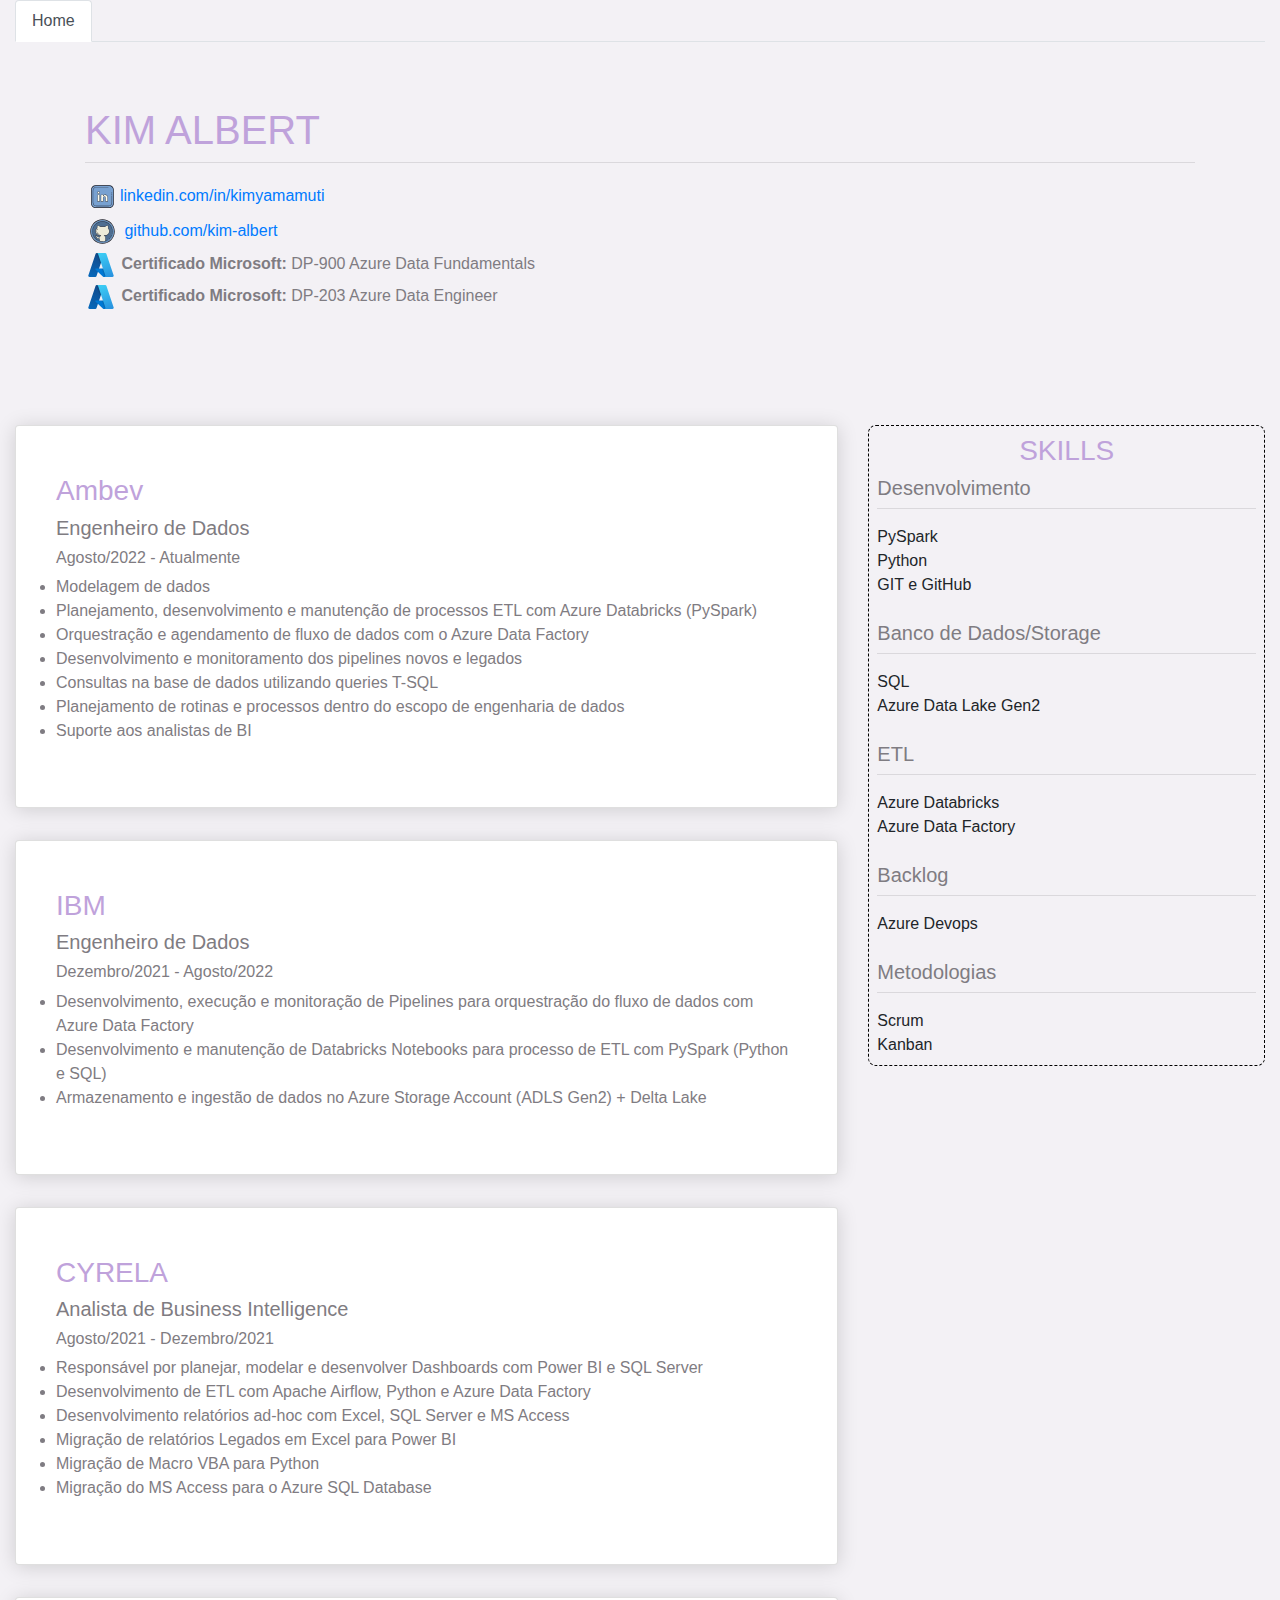
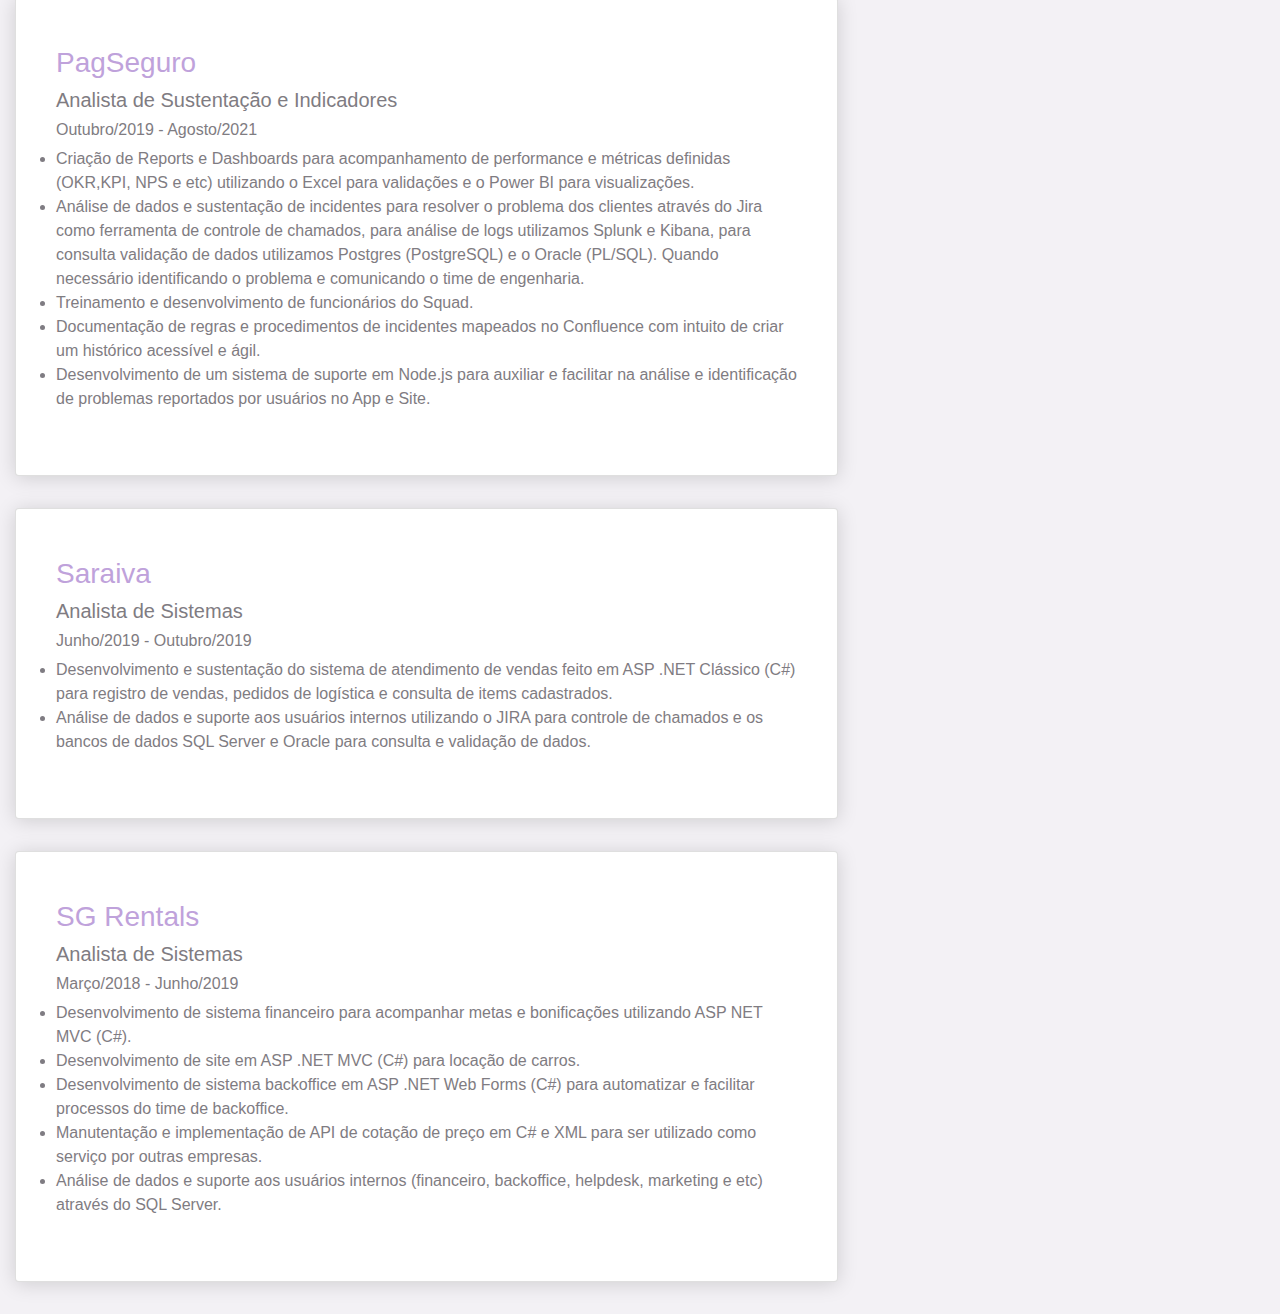
==== commit b80686f7: "atualizacao do cargo ambev" ====
--- a/index.html
+++ b/index.html
@@ -45,7 +45,13 @@
                     <h5>Engenheiro de Dados</h5>
                     <h6>Agosto/2022 - Atualmente</h6>
                     <ul>
-                        <li>Em construção</li>
+                        <li>Modelagem de dados</li>
+                        <li>Planejamento, desenvolvimento e manutenção de processos ETL com Azure Databricks (PySpark)</li>
+                        <li>Orquestração e agendamento de fluxo de dados com o Azure Data Factory</li>
+                        <li>Desenvolvimento e monitoramento dos pipelines novos e legados</li>
+                        <li>Consultas na base de dados utilizando queries T-SQL</li>
+                        <li>Planejamento de rotinas e processos dentro do escopo de engenharia de dados</li>
+                        <li>Suporte aos analistas de BI</li>
                     </ul>
 
                 </div>
@@ -82,7 +88,7 @@
                     <h6>Outubro/2019 - Agosto/2021</h6>
                     <ul>
                         <li>Criação de Reports e Dashboards para acompanhamento de performance e métricas definidas (OKR,KPI, NPS e etc) utilizando o Excel para validações e o Power BI para visualizações.</li>
-                        <li>DAnálise de dados e sustentação de incidentes para resolver o problema dos clientes através do Jira como ferramenta de controle de chamados, para análise de logs utilizamos Splunk e Kibana, para consulta validação de dados utilizamos Postgres (PostgreSQL) e o Oracle (PL/SQL). Quando necessário identificando o problema e comunicando o time de engenharia.</li>
+                        <li>Análise de dados e sustentação de incidentes para resolver o problema dos clientes através do Jira como ferramenta de controle de chamados, para análise de logs utilizamos Splunk e Kibana, para consulta validação de dados utilizamos Postgres (PostgreSQL) e o Oracle (PL/SQL). Quando necessário identificando o problema e comunicando o time de engenharia.</li>
                         <li>Treinamento e desenvolvimento de funcionários do Squad.</li>
                         <li>Documentação de regras e procedimentos de incidentes mapeados no Confluence com intuito de criar um histórico acessível e ágil.</li>
                         <li>Desenvolvimento de um sistema de suporte em Node.js para auxiliar e facilitar na análise e identificação de problemas reportados por usuários no App e Site.</li>
@@ -119,37 +125,37 @@
                     <h3 style="text-align: center;">SKILLS</h3>
                     <h5>Desenvolvimento</h5>
                     <hr style="margin-top: 0;">
-                    PySpark <span class="badge badge-warning">Intermediário</span>
+                    PySpark
                     <br>
-                    Python <span class="badge badge-warning">Intermediário</span>
+                    Python
                     <br>
-                    GIT e GitHub <span class="badge badge-warning">Intermediário</span>
+                    GIT e GitHub
                     <br><br>
 
                     <h5>Banco de Dados/Storage</h5>
                     <hr style="margin-top: 0;">
-                    SQL <span class="badge badge-success">Avançado</span>
+                    SQL
                     <br>
-                    Azure Data Lake Gen2 <span class="badge badge-warning">Intermediário</span>
+                    Azure Data Lake Gen2
                     <br><br>
 
                     <h5>ETL</h5>
                     <hr style="margin-top: 0;">
-                    Azure Databricks <span class="badge badge-warning">Intermediário</span>
+                    Azure Databricks
                     <br>
-                    Azure Data Factory <span class="badge badge-warning">Intermediário</span>
+                    Azure Data Factory
                     <br><br>
 
                     <h5>Backlog</h5>
                     <hr style="margin-top: 0;">
-                    Azure Devops <span class="badge badge-secondary">Intermediário</span>
+                    Azure Devops
                     <br><br>
 
                     <h5>Metodologias</h5>
                     <hr style="margin-top: 0;">
-                    Scrum <span class="badge badge-secondary">Intermediário</span>
+                    Scrum
                     <br>
-                    Kanban <span class="badge badge-secondary">Intermediário</span>
+                    Kanban
                 </div>
             </div>
         </div>
